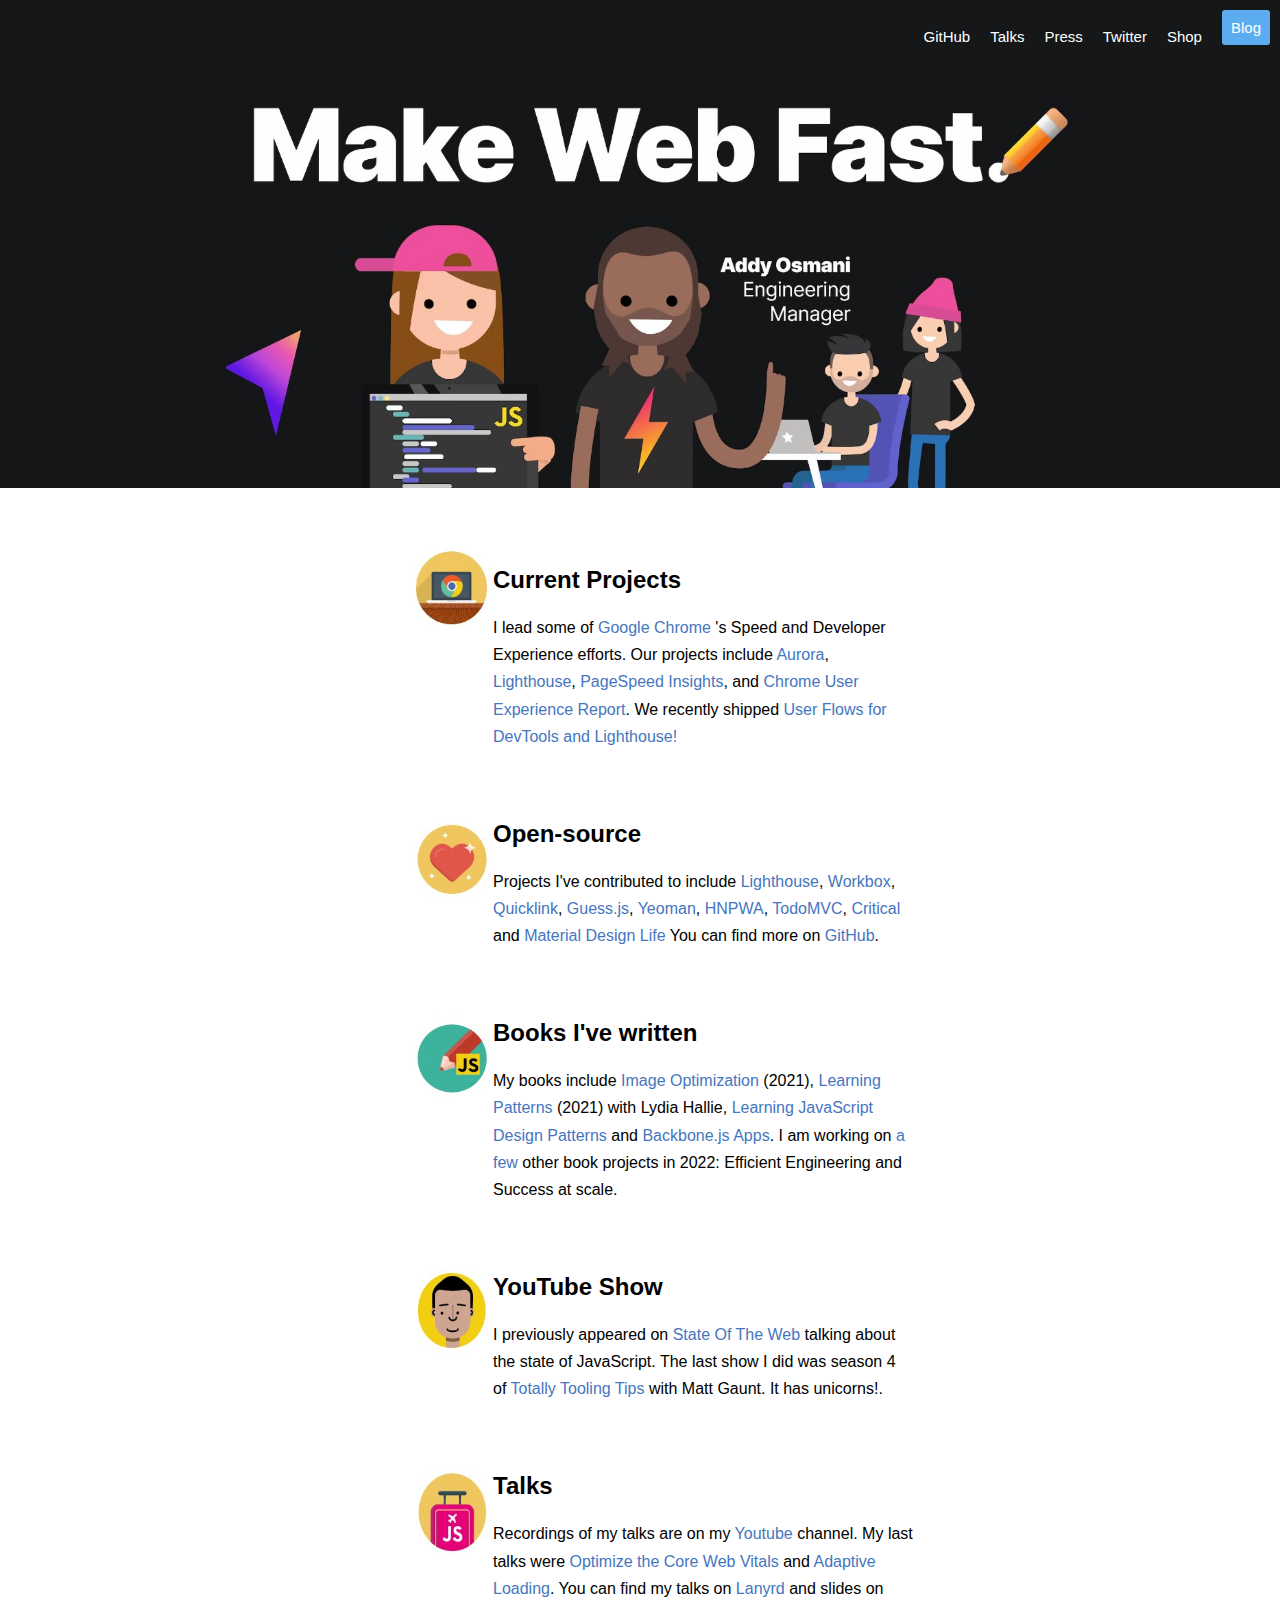
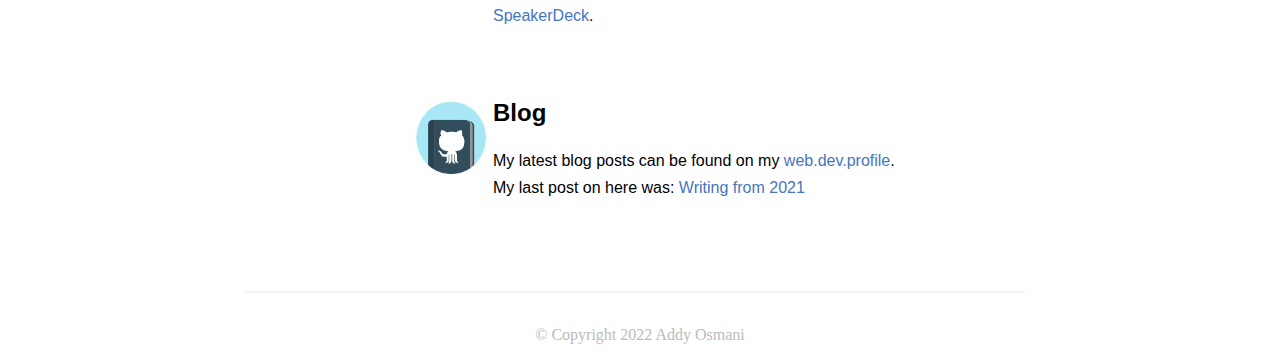
==== lab-02/blog/index.html @ e58d2f7d "completed the challenge "Recreate a simple blog"" ====
<!DOCTYPE html>
<html lang="en">
<head>
  <meta charset="utf-8">
  <title>Blog challenge recreation</title>
  <link rel="stylesheet" href="style.css">
  <link rel="icon" href="favicon.jpg">
</head>
<body>
  <header>
    <nav>
      <a href="https://github.com/addyosmani">GitHub</a>
      <a href="https://www.youtube.com/playlist?list=PLVUliVBcvz1lKS9-rcPFFXkwGOj_YX_-5">Talks</a>
      <a href="https://addyosmani.com/press/">Press</a>
      <a href="https://twitter.com/addyosmani">Twitter</a>
      <a href="https://teejungle.net/collections/2021-collection">Shop</a>
      <a id="blog" href="https://addyosmani.com/blog/">Blog</a>
    </nav>
    <img src="logo.jpg" alt="logo format not supported">
  </header>
  <div class="bodylinks" >
    <img src="chrome.jpg" alt="chrome">
    <h2>Current Projects</h2>
    <p>I lead some of
      <a href="https://chrome.com">Google Chrome</a>
      's Speed and Developer Experience efforts.
      Our projects include
      <a href="https://web.dev/introducing-aurora/">Aurora</a>,
      <a href="https://developers.google.com/web/tools/lighthouse/">Lighthouse</a>,
      <a href="https://pagespeed.web.dev/?utm_source=psi&utm_medium=redirect">PageSpeed Insights</a>,
      and
      <a href="https://developers.google.com/web/tools/chrome-user-experience-report">Chrome User Experience Report</a>.
      We recently shipped
      <a href="https://twitter.com/addyosmani/status/1455936618439737346">  User Flows for DevTools and Lighthouse!</a>
    </p>

    <img src="heart.jpg" alt="heart">
    <h2>Open-source</h2>
    <p>Projects I've contributed to include
      <a href="https://developers.google.com/web/tools/lighthouse/">Lighthouse</a>,
      <a href="https://developers.google.com/web/tools/workbox/">Workbox</a>,
      <a href="https://github.com/GoogleChromeLabs/quicklink">Quicklink</a>,
      <a href="http://ww1.guessjs.com/">Guess.js</a>,
      <a href="https://yeoman.io/">Yeoman</a>,
      <a href="https://addyosmani.com/hnpwa.com">HNPWA</a>,
      <a href="https://todomvc.com/">TodoMVC</a>,
      <a href="https://github.com/addyosmani/critical">Critical</a>
      and
      <a href="https://getmdl.io/">Material Design Life</a>
      You can find more on
      <a href="https://github.com/addyosmani">GitHub</a>.
    </p>

    <img src="books.jpg" alt="books">
    <h2>Books I've written</h2>
    <p>My books include
      <a href="https://www.smashingmagazine.com/printed-books/image-optimization/">Image Optimization</a> (2021),
      <a href="https://www.patterns.dev/">Learning Patterns</a> (2021) with Lydia Hallie,
      <a href="https://www.patterns.dev/posts/classic-design-patterns/">Learning JavaScript Design Patterns</a> and
      <a href="https://addyosmani.github.com/backbone-fundamentals">Backbone.js Apps</a>.
      I am working on
      <a href="https://addyosmani.com/books/">a few</a>
      other book projects in 2022: Efficient Engineering and Success at scale.
    </p>

    <img src="show.jpg" alt="show">
    <h2>YouTube Show</h2>
    <p>I previously appeared on
      <a href="https://www.youtube.com/watch?v=i5R7giitymk">State Of The Web</a>
      talking about the state of JavaScript. The last show I did was season 4 of
      <a href="https://www.youtube.com/playlist?list=PLNYkxOF6rcIB3ci6nwNyLYNU6RDOU3YyL">Totally Tooling Tips</a>
      with Matt Gaunt. It has unicorns!.
    </p>

    <img src="talks.jpg" alt="talks">
    <h2>Talks</h2>
    <p>Recordings of my talks are on my
      <a href="https://www.youtube.com/addyosmani">Youtube</a>
      channel. My last talks were
      <a href="https://www.youtube.com/watch?v=AQqFZ5t8uNc&feature=youtu.be">Optimize the Core Web Vitals</a> and
      <a href="https://www.youtube.com/watch?v=puUPpVrIRkc">Adaptive Loading</a>.
      You can find my talks on
      <a href="http://lanyrd.com/addyosmani">Lanyrd</a>
      and slides on
      <a href="https://speakerdeck.com/addyosmani">SpeakerDeck</a>.
    </p>

    <img src="blog.jpg" alt="blog">
    <h2>Blog</h2>
    <p>My latest blog posts can be found on my
      <a href="https://web.dev/authors/addyosmani/">web.dev.profile</a>.
      My last post on here was:
      <a href="https://addyosmani.com/blog/2021-writing/">Writing from 2021</a>
    </p>
  </div>
  <footer class="footer">
    <img src="footer line.jpg" alt="footer line">
    <p>&copy; Copyright 2022 Addy Osmani</p>
  </footer>
</body>
</html>
---- lab-02/blog/style.css ----
body{
  margin: 0;
}

img{
  overflow: auto;
  max-width: 100vw;
  max-height: 100vh;
  width: auto;
  height: auto;
  display: flex;
  flex-direction:column;
}
nav{
  display:flex;
  width: 100%;
  overflow: auto;
  background-color: #151718;
  justify-content: flex-end;
  align-items: flex-end;
}

nav a{
  color: white;
  font-size: 15px;
  font-family: "Arial";
  margin: 10px;
  text-decoration: none;
  transition: background-color 0.7s;
}

nav a:hover{
  color: #5badf0
}

#blog{
  padding: 0.6em;
  background-color: #5badf0;
  border-radius: 0.2em;
}

#blog:hover{
  color: white;
}

.bodylinks{
  padding-top: 50px;
  padding-left: 400px;
  margin: 8px;
  align-items: center;
  align-self: center;
  justify-content: center;
  text-align: left;
  font-family: "Arial";
}

.bodylinks p{
  overflow: auto;
  width: 420px;
  text-align: left;
  line-height: 1.7;
  padding-bottom: 50px;
}

.bodylinks a{
  justify-content: left;
  text-decoration: none;
  color: #4576c0;
}

.bodylinks a:hover{
  text-decoration: underline;
}

.bodylinks img{
  width:85px;
  height:85px;
  float:left;
}

.footer{
  display: flex;
  flex-direction: column;
  justify-content: center;
  align-items: center;
}

.footer p{
  color: #bbb;
}
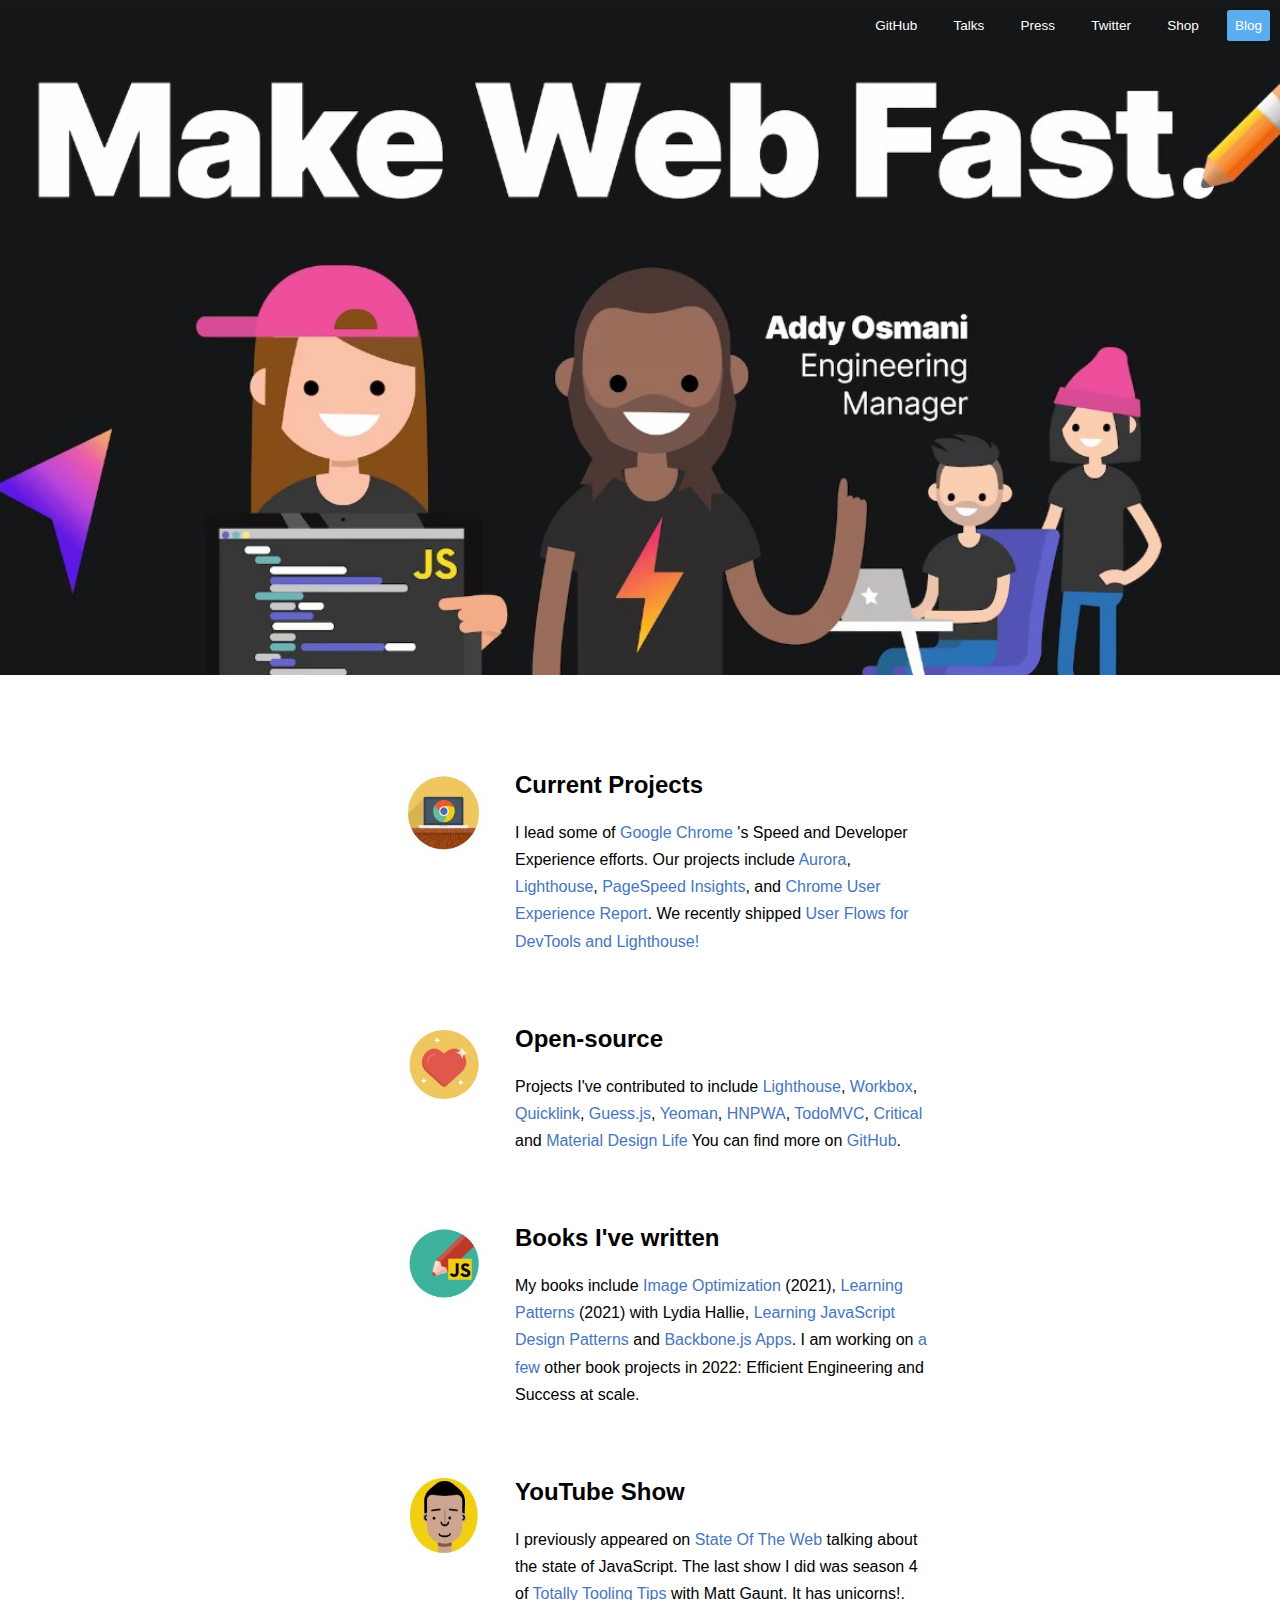
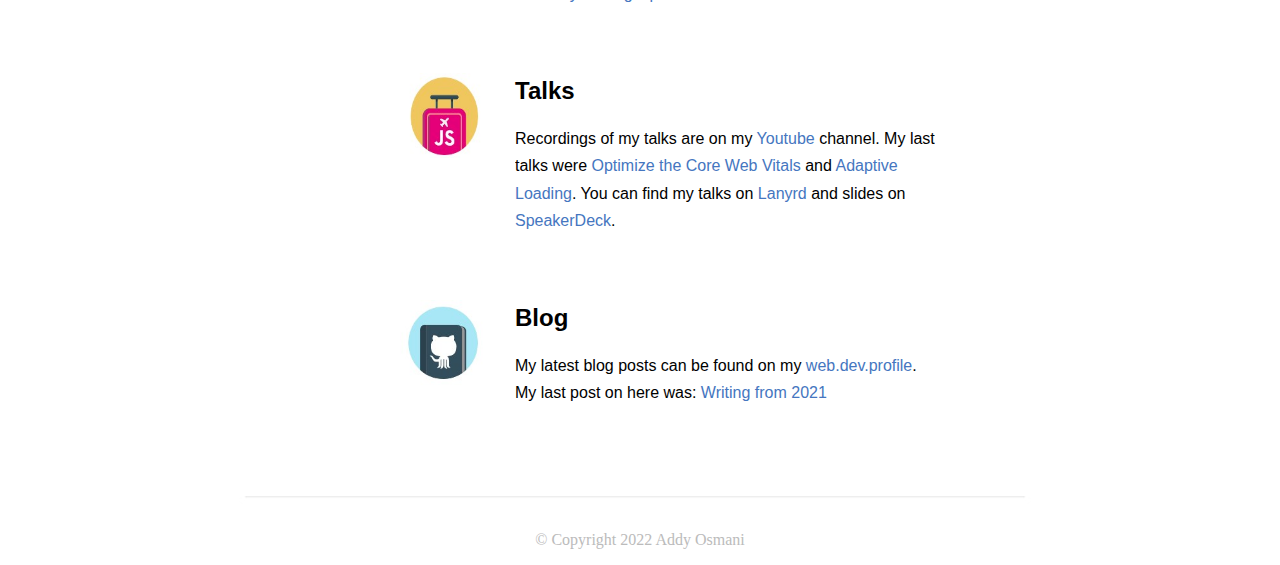
==== commit a881497f: "modified the blog html to not include an img in the header and set the header's background to the im" ====
--- a/lab-02/blog/index.html
+++ b/lab-02/blog/index.html
@@ -16,7 +16,6 @@
       <a href="https://teejungle.net/collections/2021-collection">Shop</a>
       <a id="blog" href="https://addyosmani.com/blog/">Blog</a>
     </nav>
-    <img src="logo.jpg" alt="logo format not supported">
   </header>
   <div class="bodylinks" >
     <img src="chrome.jpg" alt="chrome">
--- a/lab-02/blog/style.css
+++ b/lab-02/blog/style.css
@@ -2,27 +2,26 @@
   margin: 0;
 }
 
-img{
-  overflow: auto;
-  max-width: 100vw;
-  max-height: 100vh;
-  width: auto;
-  height: auto;
-  display: flex;
-  flex-direction:column;
+header{
+  background-image: url(logo.jpg);
+  background-size: cover;
+  height: 75vh;
+  background-position: center;
+  background-repeat: no-repeat;
 }
+
 nav{
   display:flex;
   width: 100%;
   overflow: auto;
-  background-color: #151718;
   justify-content: flex-end;
   align-items: flex-end;
 }
 
 nav a{
+  padding: 0.6em;
   color: white;
-  font-size: 15px;
+  font-size: 13.5px;
   font-family: "Arial";
   margin: 10px;
   text-decoration: none;
@@ -34,7 +33,6 @@
 }
 
 #blog{
-  padding: 0.6em;
   background-color: #5badf0;
   border-radius: 0.2em;
 }
@@ -44,9 +42,8 @@
 }
 
 .bodylinks{
-  padding-top: 50px;
   padding-left: 400px;
-  margin: 8px;
+  margin-top: 6em;
   align-items: center;
   align-self: center;
   justify-content: center;
@@ -73,8 +70,9 @@
 }
 
 .bodylinks img{
-  width:85px;
-  height:85px;
+  width: 85px;
+  height: 85px;
+  margin-right: 30px;
   float:left;
 }
 
